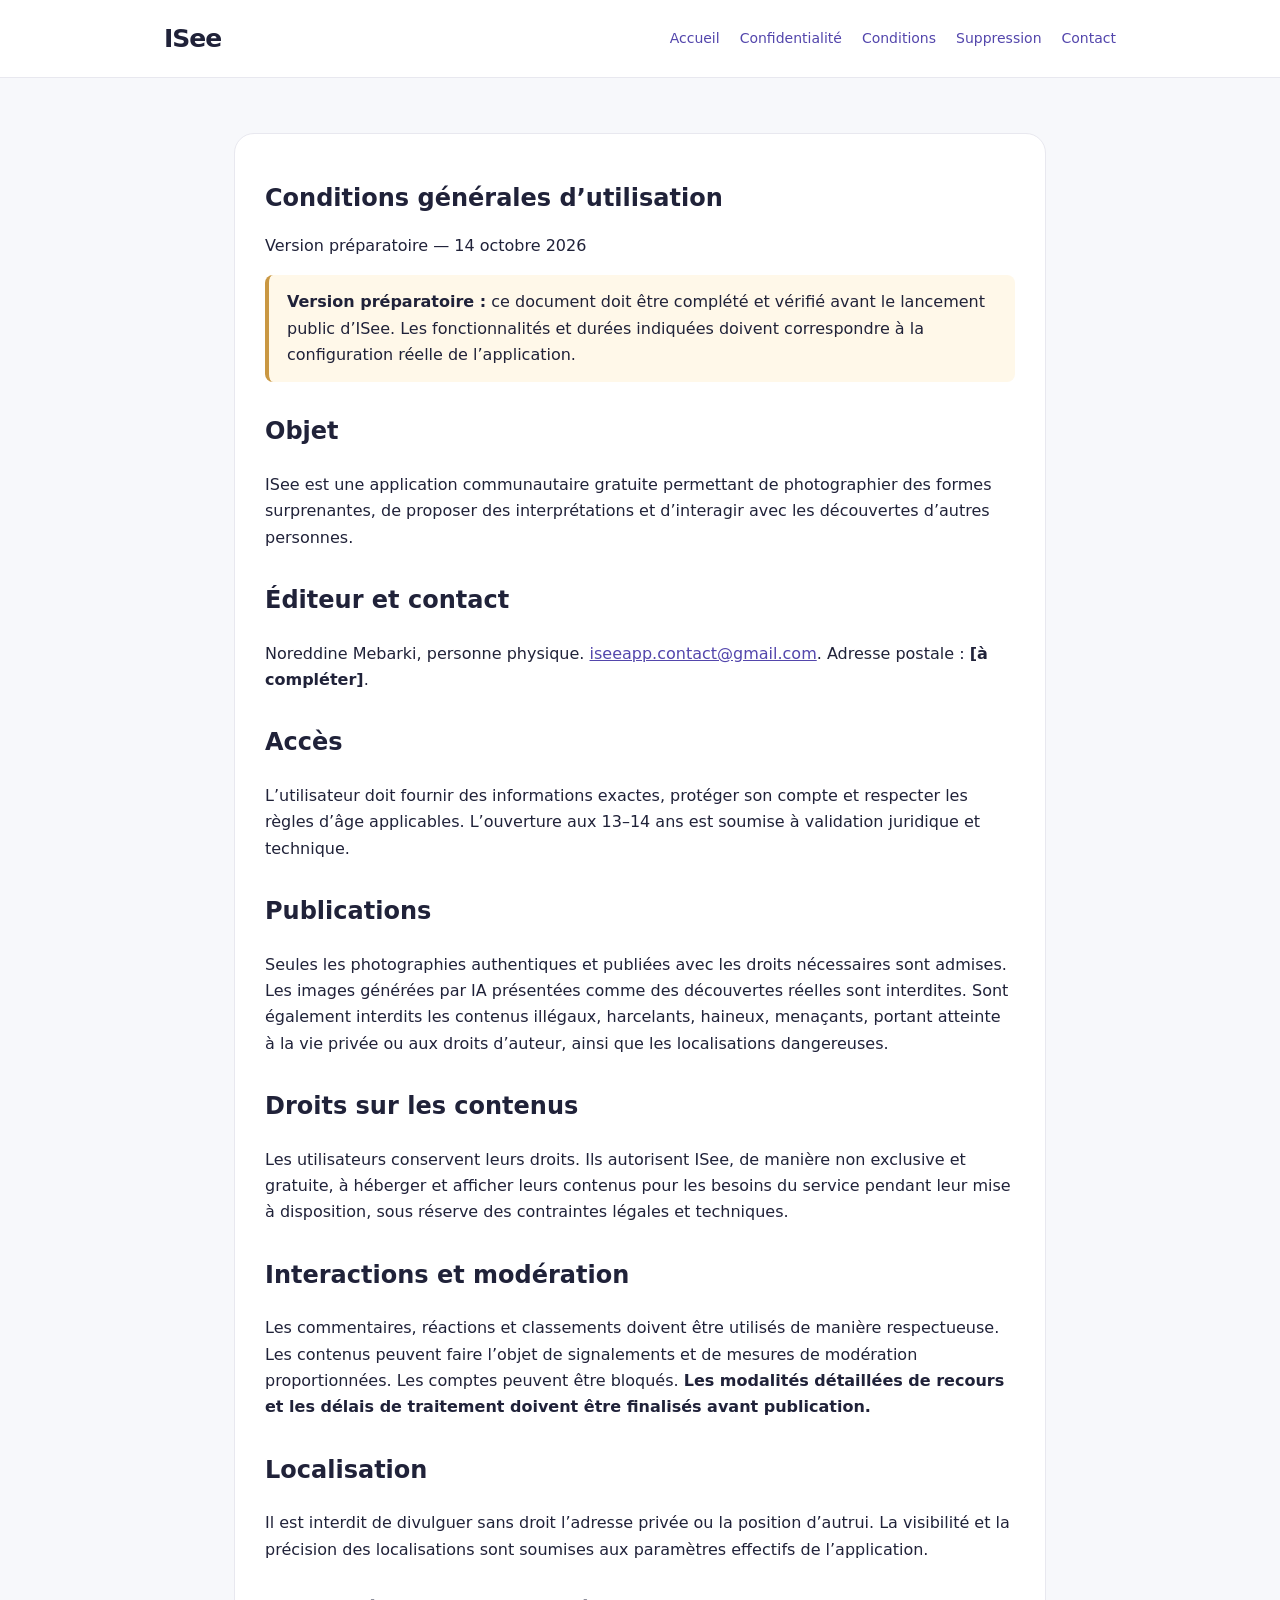
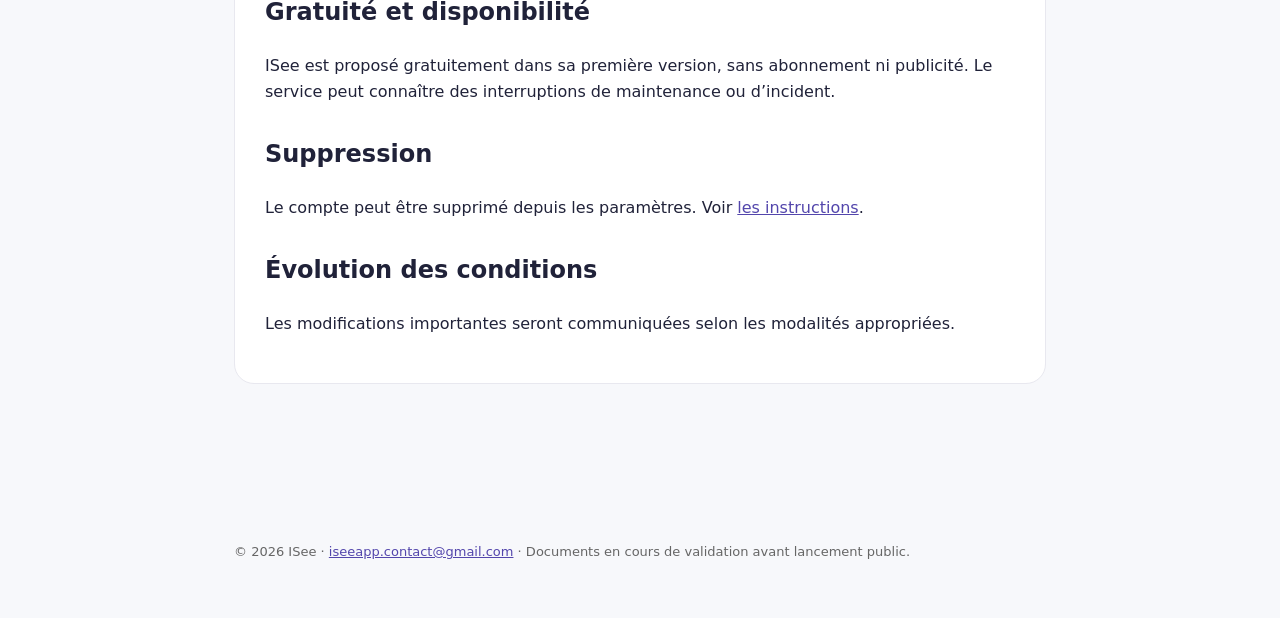
==== conditions.html @ 5f6ce477 "Add files via upload" ====
<!doctype html><html lang="fr"><head><meta charset="utf-8"><meta name="viewport" content="width=device-width,initial-scale=1"><meta name="description" content="ISee, découvre la paréidolie et partage ton regard sur le monde."><title>Conditions d’utilisation | ISee</title><link rel="stylesheet" href="style.css"></head><body><header><nav><strong>ISee</strong><a href="index.html">Accueil</a><a href="confidentialite.html">Confidentialité</a><a href="conditions.html">Conditions</a><a href="suppression.html">Suppression</a><a href="contact.html">Contact</a></nav></header><main><article class="panel"><h1>Conditions générales d’utilisation</h1><p>Version préparatoire — 14 octobre 2026</p><p class="notice"><strong>Version préparatoire :</strong> ce document doit être complété et vérifié avant le lancement public d’ISee. Les fonctionnalités et durées indiquées doivent correspondre à la configuration réelle de l’application.</p><h2>Objet</h2><p>ISee est une application communautaire gratuite permettant de photographier des formes surprenantes, de proposer des interprétations et d’interagir avec les découvertes d’autres personnes.</p><h2>Éditeur et contact</h2><p>Noreddine Mebarki, personne physique. <a href="mailto:iseeapp.contact@gmail.com">iseeapp.contact@gmail.com</a>. Adresse postale : <strong>[à compléter]</strong>.</p><h2>Accès</h2><p>L’utilisateur doit fournir des informations exactes, protéger son compte et respecter les règles d’âge applicables. L’ouverture aux 13–14 ans est soumise à validation juridique et technique.</p><h2>Publications</h2><p>Seules les photographies authentiques et publiées avec les droits nécessaires sont admises. Les images générées par IA présentées comme des découvertes réelles sont interdites. Sont également interdits les contenus illégaux, harcelants, haineux, menaçants, portant atteinte à la vie privée ou aux droits d’auteur, ainsi que les localisations dangereuses.</p><h2>Droits sur les contenus</h2><p>Les utilisateurs conservent leurs droits. Ils autorisent ISee, de manière non exclusive et gratuite, à héberger et afficher leurs contenus pour les besoins du service pendant leur mise à disposition, sous réserve des contraintes légales et techniques.</p><h2>Interactions et modération</h2><p>Les commentaires, réactions et classements doivent être utilisés de manière respectueuse. Les contenus peuvent faire l’objet de signalements et de mesures de modération proportionnées. Les comptes peuvent être bloqués. <strong>Les modalités détaillées de recours et les délais de traitement doivent être finalisés avant publication.</strong></p><h2>Localisation</h2><p>Il est interdit de divulguer sans droit l’adresse privée ou la position d’autrui. La visibilité et la précision des localisations sont soumises aux paramètres effectifs de l’application.</p><h2>Gratuité et disponibilité</h2><p>ISee est proposé gratuitement dans sa première version, sans abonnement ni publicité. Le service peut connaître des interruptions de maintenance ou d’incident.</p><h2>Suppression</h2><p>Le compte peut être supprimé depuis les paramètres. Voir <a href="suppression.html">les instructions</a>.</p><h2>Évolution des conditions</h2><p>Les modifications importantes seront communiquées selon les modalités appropriées.</p></article></main><footer>© 2026 ISee · <a href="mailto:iseeapp.contact@gmail.com">iseeapp.contact@gmail.com</a> · Documents en cours de validation avant lancement public.</footer></body></html>
---- style.css ----
*{box-sizing:border-box}body{margin:0;background:#f7f8fb;color:#202239;font-family:system-ui,-apple-system,Segoe UI,sans-serif;line-height:1.65}header{background:#fff;border-bottom:1px solid #e8e8ef}nav{max-width:1000px;margin:auto;padding:18px 24px;display:flex;gap:20px;align-items:center;flex-wrap:wrap}nav strong{font-size:25px;letter-spacing:-1px;margin-right:auto}a{color:#5346ac}nav a{font-size:14px;text-decoration:none}main{max-width:860px;margin:55px auto;padding:0 24px 60px}.hero{padding:55px 36px;border-radius:28px;background:linear-gradient(120deg,#282044,#6056a9);color:white}.hero h1{font-size:clamp(34px,6vw,58px);line-height:1.1}.hero p{max-width:550px;font-size:19px}.hero a{color:white}.panel{background:white;border:1px solid #e8e8ef;border-radius:20px;padding:30px;margin:20px 0}h1{line-height:1.2}h2{margin-top:30px}li{margin:7px 0}.notice{background:#fff8e9;border-left:4px solid #c99742;padding:14px 18px;border-radius:8px}footer{max-width:860px;margin:auto;padding:22px 24px 55px;color:#666;font-size:13px}@media(max-width:600px){nav{gap:10px}nav strong{width:100%}.panel{padding:20px}.hero{padding:36px 22px}}
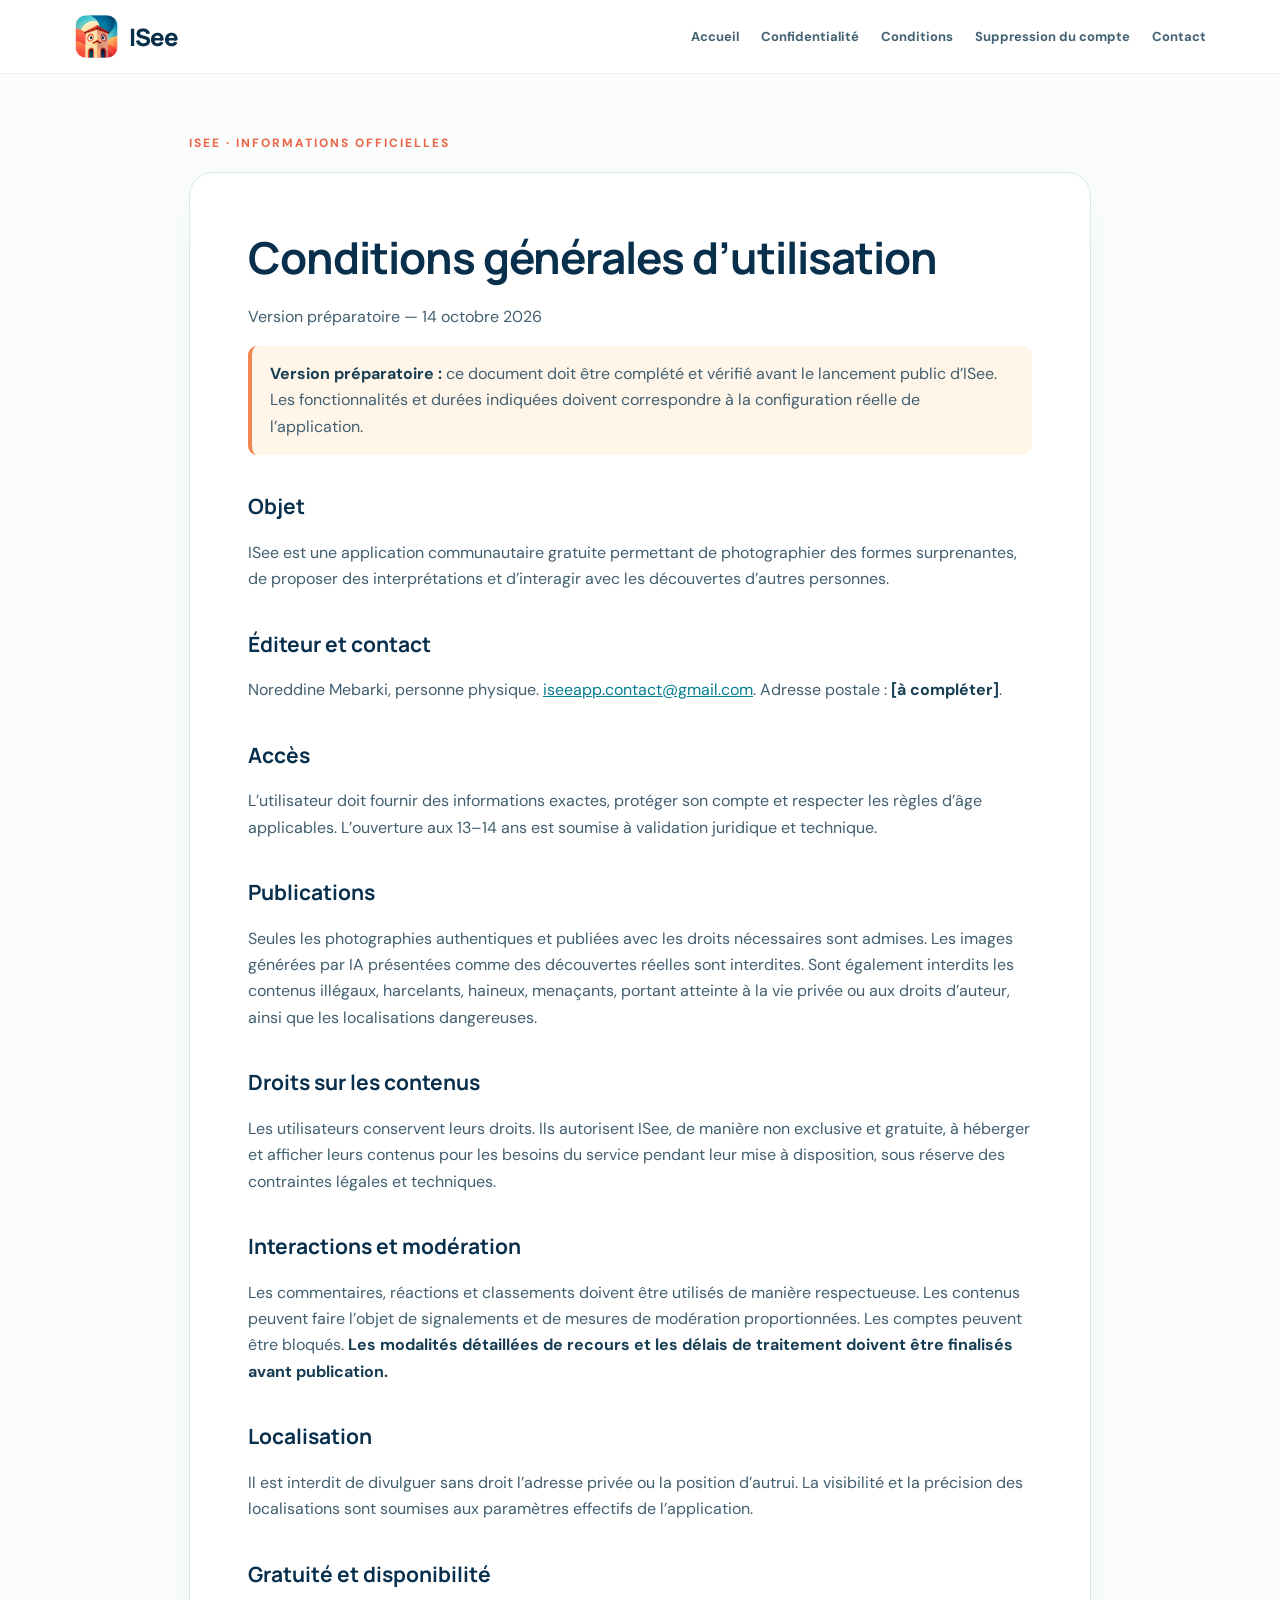
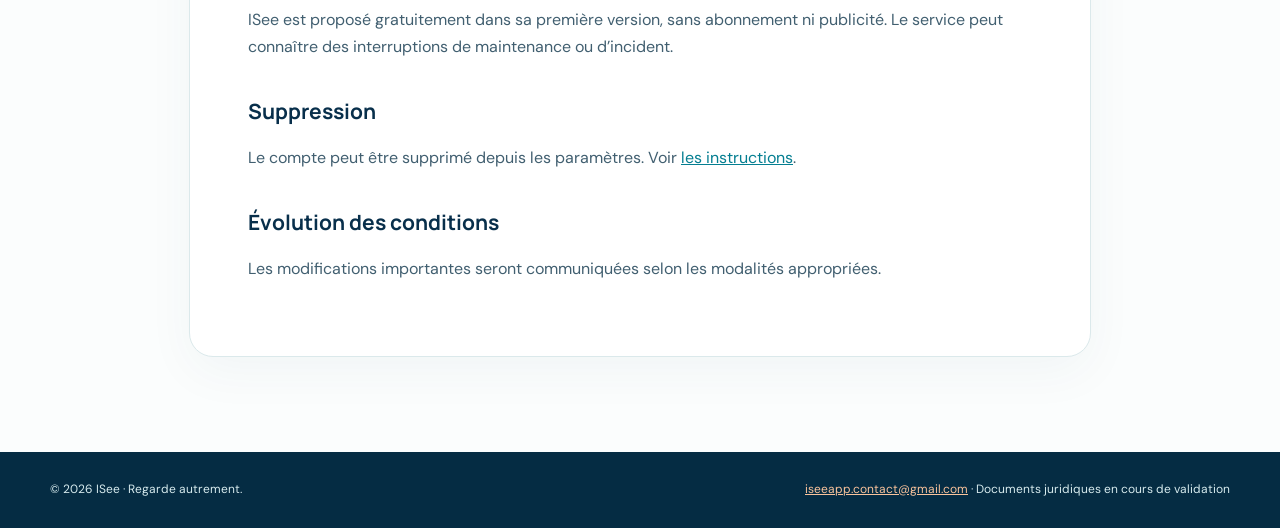
==== commit 4fa6b8b2: "Add files via upload" ====
--- a/conditions.html
+++ b/conditions.html
@@ -1 +1 @@
-<!doctype html><html lang="fr"><head><meta charset="utf-8"><meta name="viewport" content="width=device-width,initial-scale=1"><meta name="description" content="ISee, découvre la paréidolie et partage ton regard sur le monde."><title>Conditions d’utilisation | ISee</title><link rel="stylesheet" href="style.css"></head><body><header><nav><strong>ISee</strong><a href="index.html">Accueil</a><a href="confidentialite.html">Confidentialité</a><a href="conditions.html">Conditions</a><a href="suppression.html">Suppression</a><a href="contact.html">Contact</a></nav></header><main><article class="panel"><h1>Conditions générales d’utilisation</h1><p>Version préparatoire — 14 octobre 2026</p><p class="notice"><strong>Version préparatoire :</strong> ce document doit être complété et vérifié avant le lancement public d’ISee. Les fonctionnalités et durées indiquées doivent correspondre à la configuration réelle de l’application.</p><h2>Objet</h2><p>ISee est une application communautaire gratuite permettant de photographier des formes surprenantes, de proposer des interprétations et d’interagir avec les découvertes d’autres personnes.</p><h2>Éditeur et contact</h2><p>Noreddine Mebarki, personne physique. <a href="mailto:iseeapp.contact@gmail.com">iseeapp.contact@gmail.com</a>. Adresse postale : <strong>[à compléter]</strong>.</p><h2>Accès</h2><p>L’utilisateur doit fournir des informations exactes, protéger son compte et respecter les règles d’âge applicables. L’ouverture aux 13–14 ans est soumise à validation juridique et technique.</p><h2>Publications</h2><p>Seules les photographies authentiques et publiées avec les droits nécessaires sont admises. Les images générées par IA présentées comme des découvertes réelles sont interdites. Sont également interdits les contenus illégaux, harcelants, haineux, menaçants, portant atteinte à la vie privée ou aux droits d’auteur, ainsi que les localisations dangereuses.</p><h2>Droits sur les contenus</h2><p>Les utilisateurs conservent leurs droits. Ils autorisent ISee, de manière non exclusive et gratuite, à héberger et afficher leurs contenus pour les besoins du service pendant leur mise à disposition, sous réserve des contraintes légales et techniques.</p><h2>Interactions et modération</h2><p>Les commentaires, réactions et classements doivent être utilisés de manière respectueuse. Les contenus peuvent faire l’objet de signalements et de mesures de modération proportionnées. Les comptes peuvent être bloqués. <strong>Les modalités détaillées de recours et les délais de traitement doivent être finalisés avant publication.</strong></p><h2>Localisation</h2><p>Il est interdit de divulguer sans droit l’adresse privée ou la position d’autrui. La visibilité et la précision des localisations sont soumises aux paramètres effectifs de l’application.</p><h2>Gratuité et disponibilité</h2><p>ISee est proposé gratuitement dans sa première version, sans abonnement ni publicité. Le service peut connaître des interruptions de maintenance ou d’incident.</p><h2>Suppression</h2><p>Le compte peut être supprimé depuis les paramètres. Voir <a href="suppression.html">les instructions</a>.</p><h2>Évolution des conditions</h2><p>Les modifications importantes seront communiquées selon les modalités appropriées.</p></article></main><footer>© 2026 ISee · <a href="mailto:iseeapp.contact@gmail.com">iseeapp.contact@gmail.com</a> · Documents en cours de validation avant lancement public.</footer></body></html>+<!doctype html><html lang="fr"><head><meta charset="utf-8"><meta name="viewport" content="width=device-width,initial-scale=1"><meta name="description" content="ISee, découvre la paréidolie et partage ton regard sur le monde."><title>Conditions d’utilisation | ISee</title><link rel="stylesheet" href="style.css"><link rel="icon" href="logo-isee.png" type="image/png"></head><body><header class="site-header"><div class="nav-wrap"><a class="brand" href="index.html"><img src="logo-isee.png" alt="Logo ISee"><span>ISee</span></a><nav aria-label="Navigation principale"><a href="index.html">Accueil</a><a href="confidentialite.html">Confidentialité</a><a href="conditions.html">Conditions</a><a href="suppression.html">Suppression du compte</a><a href="contact.html">Contact</a></nav></div></header><main class="page-main"><div class="eyebrow">ISee · Informations officielles</div><article class="legal-card"><h1>Conditions générales d’utilisation</h1><p>Version préparatoire — 14 octobre 2026</p><p class="notice"><strong>Version préparatoire :</strong> ce document doit être complété et vérifié avant le lancement public d’ISee. Les fonctionnalités et durées indiquées doivent correspondre à la configuration réelle de l’application.</p><h2>Objet</h2><p>ISee est une application communautaire gratuite permettant de photographier des formes surprenantes, de proposer des interprétations et d’interagir avec les découvertes d’autres personnes.</p><h2>Éditeur et contact</h2><p>Noreddine Mebarki, personne physique. <a href="mailto:iseeapp.contact@gmail.com">iseeapp.contact@gmail.com</a>. Adresse postale : <strong>[à compléter]</strong>.</p><h2>Accès</h2><p>L’utilisateur doit fournir des informations exactes, protéger son compte et respecter les règles d’âge applicables. L’ouverture aux 13–14 ans est soumise à validation juridique et technique.</p><h2>Publications</h2><p>Seules les photographies authentiques et publiées avec les droits nécessaires sont admises. Les images générées par IA présentées comme des découvertes réelles sont interdites. Sont également interdits les contenus illégaux, harcelants, haineux, menaçants, portant atteinte à la vie privée ou aux droits d’auteur, ainsi que les localisations dangereuses.</p><h2>Droits sur les contenus</h2><p>Les utilisateurs conservent leurs droits. Ils autorisent ISee, de manière non exclusive et gratuite, à héberger et afficher leurs contenus pour les besoins du service pendant leur mise à disposition, sous réserve des contraintes légales et techniques.</p><h2>Interactions et modération</h2><p>Les commentaires, réactions et classements doivent être utilisés de manière respectueuse. Les contenus peuvent faire l’objet de signalements et de mesures de modération proportionnées. Les comptes peuvent être bloqués. <strong>Les modalités détaillées de recours et les délais de traitement doivent être finalisés avant publication.</strong></p><h2>Localisation</h2><p>Il est interdit de divulguer sans droit l’adresse privée ou la position d’autrui. La visibilité et la précision des localisations sont soumises aux paramètres effectifs de l’application.</p><h2>Gratuité et disponibilité</h2><p>ISee est proposé gratuitement dans sa première version, sans abonnement ni publicité. Le service peut connaître des interruptions de maintenance ou d’incident.</p><h2>Suppression</h2><p>Le compte peut être supprimé depuis les paramètres. Voir <a href="suppression.html">les instructions</a>.</p><h2>Évolution des conditions</h2><p>Les modifications importantes seront communiquées selon les modalités appropriées.</p></article></main><footer class="site-footer"><div class="footer-inner"><span>© 2026 ISee · Regarde autrement.</span><span><a href="mailto:iseeapp.contact@gmail.com">iseeapp.contact@gmail.com</a> · Documents juridiques en cours de validation</span></div></footer></body></html>
--- a/style.css
+++ b/style.css
@@ -1 +1,2 @@
-*{box-sizing:border-box}body{margin:0;background:#f7f8fb;color:#202239;font-family:system-ui,-apple-system,Segoe UI,sans-serif;line-height:1.65}header{background:#fff;border-bottom:1px solid #e8e8ef}nav{max-width:1000px;margin:auto;padding:18px 24px;display:flex;gap:20px;align-items:center;flex-wrap:wrap}nav strong{font-size:25px;letter-spacing:-1px;margin-right:auto}a{color:#5346ac}nav a{font-size:14px;text-decoration:none}main{max-width:860px;margin:55px auto;padding:0 24px 60px}.hero{padding:55px 36px;border-radius:28px;background:linear-gradient(120deg,#282044,#6056a9);color:white}.hero h1{font-size:clamp(34px,6vw,58px);line-height:1.1}.hero p{max-width:550px;font-size:19px}.hero a{color:white}.panel{background:white;border:1px solid #e8e8ef;border-radius:20px;padding:30px;margin:20px 0}h1{line-height:1.2}h2{margin-top:30px}li{margin:7px 0}.notice{background:#fff8e9;border-left:4px solid #c99742;padding:14px 18px;border-radius:8px}footer{max-width:860px;margin:auto;padding:22px 24px 55px;color:#666;font-size:13px}@media(max-width:600px){nav{gap:10px}nav strong{width:100%}.panel{padding:20px}.hero{padding:36px 22px}}+@import url('https://fonts.googleapis.com/css2?family=DM+Sans:wght@400;500;600;700;800&family=Manrope:wght@400;500;600;700;800&display=swap');
+:root{--navy:#082f4b;--deep:#05283e;--cyan:#36c4ca;--orange:#ff7951;--coral:#fa4f45;--cream:#fff4d9;--ink:#12354a;--muted:#577184;--line:#dbe9eb}*{box-sizing:border-box}html{scroll-behavior:smooth}body{margin:0;color:var(--ink);background:#fbfdfd;font-family:'DM Sans',system-ui,-apple-system,Segoe UI,sans-serif;line-height:1.65}a{color:inherit}a:focus-visible{outline:3px solid var(--orange);outline-offset:4px}.site-header{background:#fff;position:relative;z-index:5;border-bottom:1px solid #e9f0f0}.nav-wrap{max-width:1180px;margin:auto;display:flex;justify-content:space-between;align-items:center;gap:24px;padding:14px 24px}.brand{text-decoration:none;display:flex;align-items:center;gap:10px;color:var(--navy);font-family:Manrope,sans-serif;font-weight:800;font-size:24px;letter-spacing:-1px}.brand img{width:45px;height:45px;object-fit:cover;border-radius:12px}.site-header nav{display:flex;align-items:center;gap:22px;flex-wrap:wrap}.site-header nav a{text-decoration:none;font-size:13px;font-weight:700;color:#426274}.site-header nav a:hover{color:#ef6b49}.hero{background:radial-gradient(circle at 75% 28%,#146f88 0,transparent 43%),linear-gradient(125deg,#052c48 0%,#084e69 100%);color:#fff;min-height:590px;display:grid;grid-template-columns:1.1fr .9fr;align-items:center;gap:30px;padding:85px max(28px,calc((100vw - 1132px)/2));overflow:hidden}.hero-content{max-width:640px;position:relative;z-index:2}.pill{display:inline-flex;align-items:center;gap:9px;border:1px solid #5d9cae;background:#ffffff10;border-radius:40px;padding:8px 15px;font-size:12px;font-weight:700;letter-spacing:.4px}.dot{width:8px;height:8px;border-radius:50%;background:#5ee3d2}.hero h1{font-family:Manrope,sans-serif;font-weight:800;font-size:clamp(42px,5.4vw,74px);line-height:1.12;letter-spacing:-3px;margin:25px 0}.hero h1 em{font-style:normal;color:#ffc8a0}.hero p{max-width:560px;font-size:17px;color:#d2e9ec;line-height:1.8}.cta{display:inline-flex;align-items:center;gap:28px;background:linear-gradient(100deg,#ffb56c,#ff7551);color:#172d3d;text-decoration:none;font-weight:800;border-radius:50px;padding:15px 24px;margin-top:22px;box-shadow:0 12px 35px #021f2b50}.hero-art{position:relative;display:flex;justify-content:center;align-items:center;min-width:0}.hero-art img{width:min(100%,390px);border-radius:25%;box-shadow:0 36px 90px #021e32a0;position:relative;transform:rotate(5deg)}.glow{position:absolute;width:450px;height:450px;max-width:100%;border-radius:50%;background:#52d1c855;filter:blur(65px)}.concept,.links-section{max-width:1180px;margin:auto;padding:94px 24px}.section-label,.eyebrow{color:#eb6749;font-size:12px;letter-spacing:2px;text-transform:uppercase;font-weight:800}.concept h2,.info h2,.links-section h2{font-family:Manrope,sans-serif;font-weight:800;font-size:clamp(30px,4vw,49px);line-height:1.2;letter-spacing:-1.6px;margin:16px 0 35px}.concept h2 span{color:#1598a9}.features{display:grid;grid-template-columns:repeat(3,1fr);gap:20px}.feature{border:1px solid var(--line);border-radius:22px;padding:28px;background:white;box-shadow:0 9px 30px #0b56730a}.feature-num{font-family:Manrope,sans-serif;font-size:15px;color:#ec714c;font-weight:800}.feature h3{font-size:23px;font-family:Manrope,sans-serif;margin:16px 0 8px}.feature p,.links-section p,.info p{color:var(--muted);margin:0}.info{background:#e8f9f7;display:grid;grid-template-columns:1.4fr .6fr;align-items:center;gap:50px;padding:75px max(24px,calc((100vw - 1132px)/2))}.info h2{margin-bottom:20px}.info-card{display:flex;align-items:center;gap:20px;background:white;border-radius:23px;padding:24px;box-shadow:0 15px 45px #086b6c18}.info-card img{width:95px;height:95px;border-radius:24px}.info-card strong{display:block;font-size:28px;font-family:Manrope,sans-serif}.info-card small{color:var(--muted)}.links-section{padding-top:85px}.link-grid{display:grid;grid-template-columns:repeat(2,1fr);gap:13px;margin-top:35px}.link-grid a{display:flex;justify-content:space-between;align-items:center;text-decoration:none;font-weight:700;border:1px solid var(--line);border-radius:14px;padding:18px 22px;background:white}.link-grid a:hover{border-color:#26abb5;background:#f2fdfd}.link-grid span{color:#eb6749}.site-footer{background:#052c43;color:#d7ebee;padding:28px 24px;font-size:12px}.footer-inner{max-width:1180px;margin:auto;display:flex;gap:20px;justify-content:space-between;flex-wrap:wrap}.site-footer a{color:#f9c39c}.page-main{max-width:950px;margin:0 auto;padding:60px 24px 95px}.page-main .eyebrow{margin-bottom:18px}.legal-card{background:white;border:1px solid var(--line);border-radius:24px;padding:clamp(24px,5vw,58px);box-shadow:0 15px 50px #0a43530b}.legal-card h1{font-family:Manrope,sans-serif;font-size:clamp(30px,4vw,44px);line-height:1.2;letter-spacing:-1px;color:var(--navy);margin:0 0 20px}.legal-card h2{font-family:Manrope,sans-serif;color:var(--navy);font-size:21px;margin:34px 0 8px}.legal-card p,.legal-card li{color:#415f70}.legal-card a{color:#047e91;overflow-wrap:anywhere}.notice{background:#fff5e9;border-left:4px solid #f1874d;padding:15px 18px;border-radius:9px}.legal-card strong{color:#173d52}@media(max-width:850px){.nav-wrap{align-items:flex-start;flex-direction:column}.site-header nav{gap:12px 17px}.hero{grid-template-columns:1fr;padding:65px 24px 80px;gap:50px}.hero-art img{max-width:270px}.features{grid-template-columns:1fr}.info{grid-template-columns:1fr;padding:60px 24px}.link-grid{grid-template-columns:1fr}}@media(max-width:480px){.site-header nav a{font-size:12px}.hero h1{letter-spacing:-2px}.hero p{font-size:15px}.concept,.links-section{padding:65px 22px}.legal-card{border-radius:16px}.info-card img{width:75px;height:75px}}
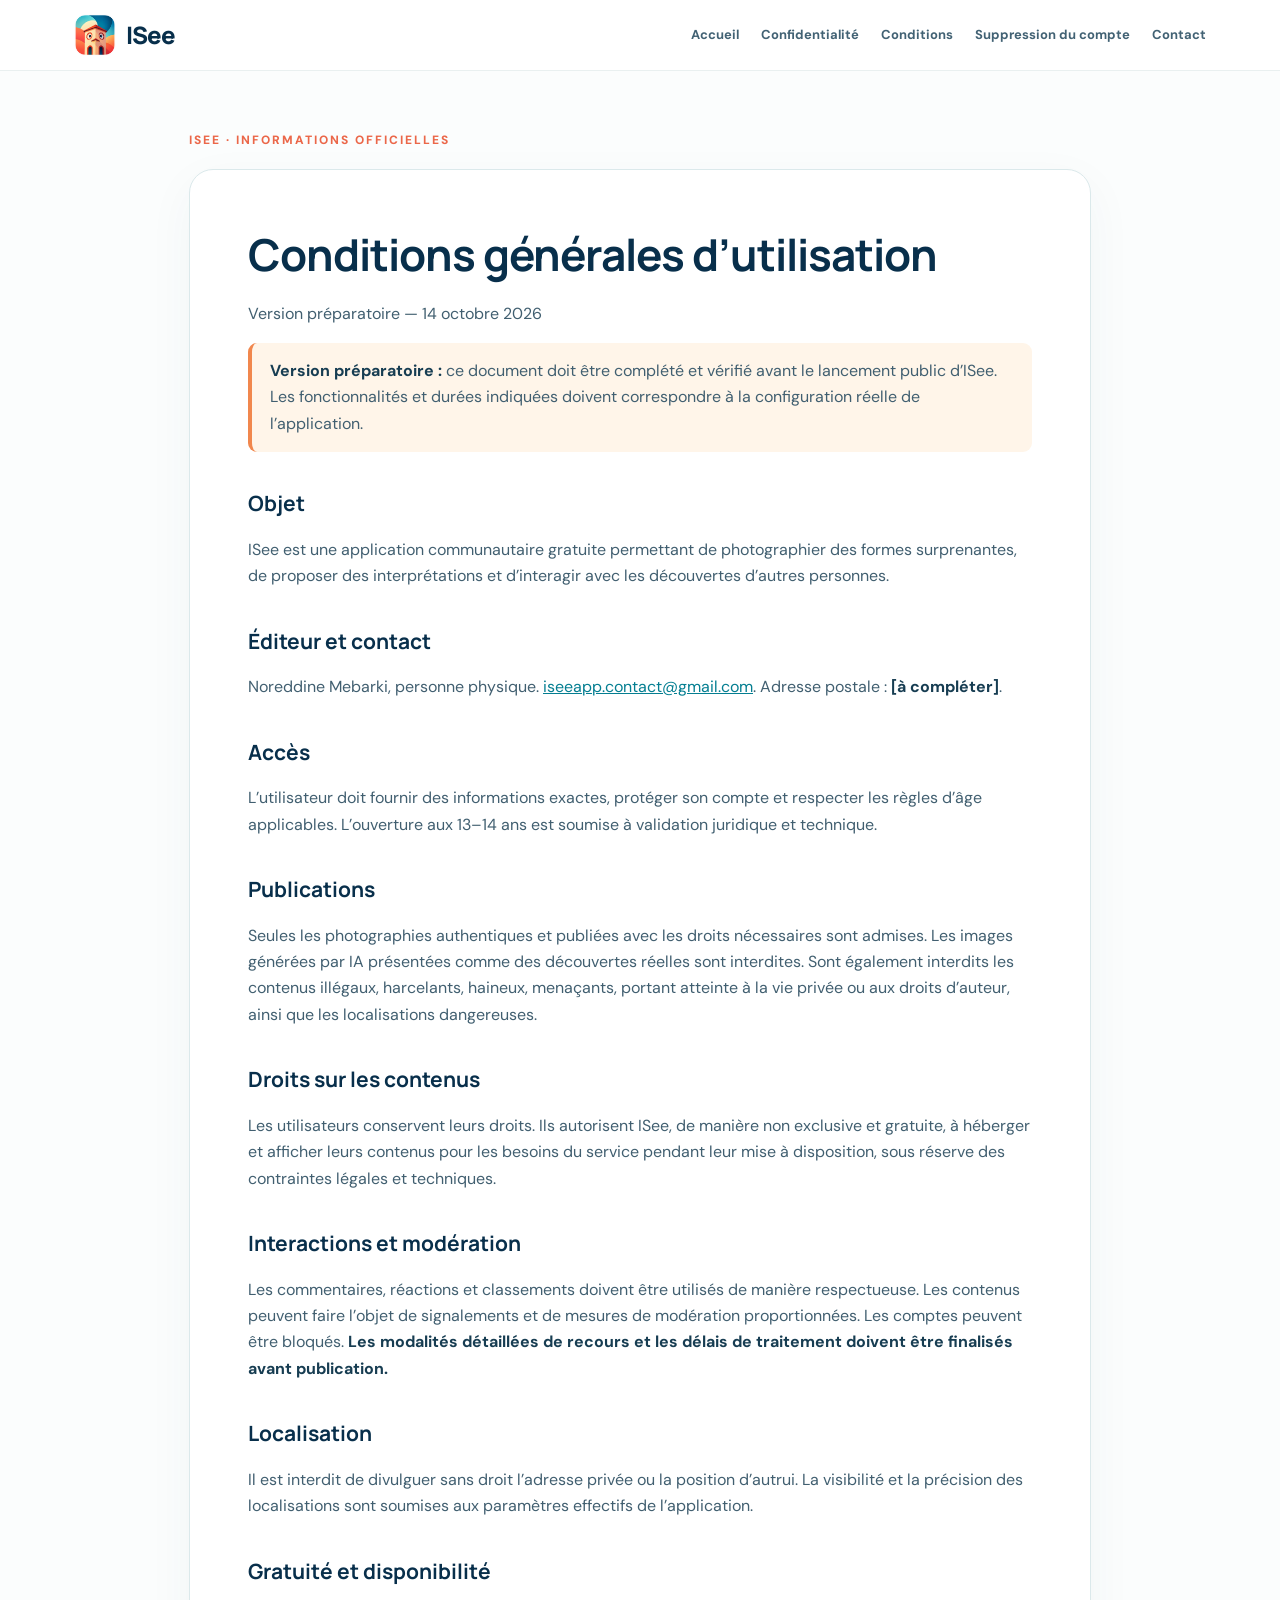
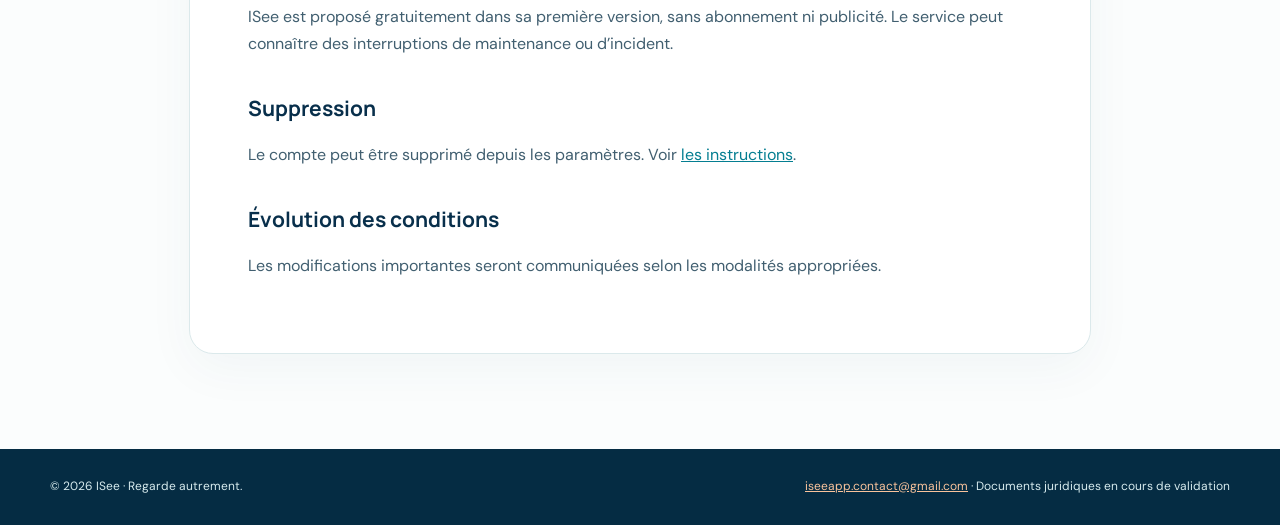
==== commit fcdaaa36: "Add files via upload" ====
--- a/conditions.html
+++ b/conditions.html
@@ -1 +1 @@
-<!doctype html><html lang="fr"><head><meta charset="utf-8"><meta name="viewport" content="width=device-width,initial-scale=1"><meta name="description" content="ISee, découvre la paréidolie et partage ton regard sur le monde."><title>Conditions d’utilisation | ISee</title><link rel="stylesheet" href="style.css"><link rel="icon" href="logo-isee.png" type="image/png"></head><body><header class="site-header"><div class="nav-wrap"><a class="brand" href="index.html"><img src="logo-isee.png" alt="Logo ISee"><span>ISee</span></a><nav aria-label="Navigation principale"><a href="index.html">Accueil</a><a href="confidentialite.html">Confidentialité</a><a href="conditions.html">Conditions</a><a href="suppression.html">Suppression du compte</a><a href="contact.html">Contact</a></nav></div></header><main class="page-main"><div class="eyebrow">ISee · Informations officielles</div><article class="legal-card"><h1>Conditions générales d’utilisation</h1><p>Version préparatoire — 14 octobre 2026</p><p class="notice"><strong>Version préparatoire :</strong> ce document doit être complété et vérifié avant le lancement public d’ISee. Les fonctionnalités et durées indiquées doivent correspondre à la configuration réelle de l’application.</p><h2>Objet</h2><p>ISee est une application communautaire gratuite permettant de photographier des formes surprenantes, de proposer des interprétations et d’interagir avec les découvertes d’autres personnes.</p><h2>Éditeur et contact</h2><p>Noreddine Mebarki, personne physique. <a href="mailto:iseeapp.contact@gmail.com">iseeapp.contact@gmail.com</a>. Adresse postale : <strong>[à compléter]</strong>.</p><h2>Accès</h2><p>L’utilisateur doit fournir des informations exactes, protéger son compte et respecter les règles d’âge applicables. L’ouverture aux 13–14 ans est soumise à validation juridique et technique.</p><h2>Publications</h2><p>Seules les photographies authentiques et publiées avec les droits nécessaires sont admises. Les images générées par IA présentées comme des découvertes réelles sont interdites. Sont également interdits les contenus illégaux, harcelants, haineux, menaçants, portant atteinte à la vie privée ou aux droits d’auteur, ainsi que les localisations dangereuses.</p><h2>Droits sur les contenus</h2><p>Les utilisateurs conservent leurs droits. Ils autorisent ISee, de manière non exclusive et gratuite, à héberger et afficher leurs contenus pour les besoins du service pendant leur mise à disposition, sous réserve des contraintes légales et techniques.</p><h2>Interactions et modération</h2><p>Les commentaires, réactions et classements doivent être utilisés de manière respectueuse. Les contenus peuvent faire l’objet de signalements et de mesures de modération proportionnées. Les comptes peuvent être bloqués. <strong>Les modalités détaillées de recours et les délais de traitement doivent être finalisés avant publication.</strong></p><h2>Localisation</h2><p>Il est interdit de divulguer sans droit l’adresse privée ou la position d’autrui. La visibilité et la précision des localisations sont soumises aux paramètres effectifs de l’application.</p><h2>Gratuité et disponibilité</h2><p>ISee est proposé gratuitement dans sa première version, sans abonnement ni publicité. Le service peut connaître des interruptions de maintenance ou d’incident.</p><h2>Suppression</h2><p>Le compte peut être supprimé depuis les paramètres. Voir <a href="suppression.html">les instructions</a>.</p><h2>Évolution des conditions</h2><p>Les modifications importantes seront communiquées selon les modalités appropriées.</p></article></main><footer class="site-footer"><div class="footer-inner"><span>© 2026 ISee · Regarde autrement.</span><span><a href="mailto:iseeapp.contact@gmail.com">iseeapp.contact@gmail.com</a> · Documents juridiques en cours de validation</span></div></footer></body></html>+<!doctype html><html lang="fr"><head><meta charset="utf-8"><meta name="viewport" content="width=device-width,initial-scale=1"><meta name="description" content="ISee, découvre la paréidolie et partage ton regard sur le monde."><title>Conditions d’utilisation | ISee</title><link rel="stylesheet" href="style.css?v=3"><link rel="icon" href="logo-isee.png" type="image/png"></head><body><header class="site-header"><div class="nav-wrap"><a class="brand" href="index.html"><img src="logo-isee.png" alt="Logo ISee" width="42" height="42" style="width:42px;height:42px;max-width:42px;object-fit:cover;"><span>ISee</span></a><nav aria-label="Navigation principale"><a href="index.html">Accueil</a><a href="confidentialite.html">Confidentialité</a><a href="conditions.html">Conditions</a><a href="suppression.html">Suppression du compte</a><a href="contact.html">Contact</a></nav></div></header><main class="page-main"><div class="eyebrow">ISee · Informations officielles</div><article class="legal-card"><h1>Conditions générales d’utilisation</h1><p>Version préparatoire — 14 octobre 2026</p><p class="notice"><strong>Version préparatoire :</strong> ce document doit être complété et vérifié avant le lancement public d’ISee. Les fonctionnalités et durées indiquées doivent correspondre à la configuration réelle de l’application.</p><h2>Objet</h2><p>ISee est une application communautaire gratuite permettant de photographier des formes surprenantes, de proposer des interprétations et d’interagir avec les découvertes d’autres personnes.</p><h2>Éditeur et contact</h2><p>Noreddine Mebarki, personne physique. <a href="mailto:iseeapp.contact@gmail.com">iseeapp.contact@gmail.com</a>. Adresse postale : <strong>[à compléter]</strong>.</p><h2>Accès</h2><p>L’utilisateur doit fournir des informations exactes, protéger son compte et respecter les règles d’âge applicables. L’ouverture aux 13–14 ans est soumise à validation juridique et technique.</p><h2>Publications</h2><p>Seules les photographies authentiques et publiées avec les droits nécessaires sont admises. Les images générées par IA présentées comme des découvertes réelles sont interdites. Sont également interdits les contenus illégaux, harcelants, haineux, menaçants, portant atteinte à la vie privée ou aux droits d’auteur, ainsi que les localisations dangereuses.</p><h2>Droits sur les contenus</h2><p>Les utilisateurs conservent leurs droits. Ils autorisent ISee, de manière non exclusive et gratuite, à héberger et afficher leurs contenus pour les besoins du service pendant leur mise à disposition, sous réserve des contraintes légales et techniques.</p><h2>Interactions et modération</h2><p>Les commentaires, réactions et classements doivent être utilisés de manière respectueuse. Les contenus peuvent faire l’objet de signalements et de mesures de modération proportionnées. Les comptes peuvent être bloqués. <strong>Les modalités détaillées de recours et les délais de traitement doivent être finalisés avant publication.</strong></p><h2>Localisation</h2><p>Il est interdit de divulguer sans droit l’adresse privée ou la position d’autrui. La visibilité et la précision des localisations sont soumises aux paramètres effectifs de l’application.</p><h2>Gratuité et disponibilité</h2><p>ISee est proposé gratuitement dans sa première version, sans abonnement ni publicité. Le service peut connaître des interruptions de maintenance ou d’incident.</p><h2>Suppression</h2><p>Le compte peut être supprimé depuis les paramètres. Voir <a href="suppression.html">les instructions</a>.</p><h2>Évolution des conditions</h2><p>Les modifications importantes seront communiquées selon les modalités appropriées.</p></article></main><footer class="site-footer"><div class="footer-inner"><span>© 2026 ISee · Regarde autrement.</span><span><a href="mailto:iseeapp.contact@gmail.com">iseeapp.contact@gmail.com</a> · Documents juridiques en cours de validation</span></div></footer></body></html>
--- a/style.css
+++ b/style.css
@@ -1,2 +1,4 @@
 @import url('https://fonts.googleapis.com/css2?family=DM+Sans:wght@400;500;600;700;800&family=Manrope:wght@400;500;600;700;800&display=swap');
-:root{--navy:#082f4b;--deep:#05283e;--cyan:#36c4ca;--orange:#ff7951;--coral:#fa4f45;--cream:#fff4d9;--ink:#12354a;--muted:#577184;--line:#dbe9eb}*{box-sizing:border-box}html{scroll-behavior:smooth}body{margin:0;color:var(--ink);background:#fbfdfd;font-family:'DM Sans',system-ui,-apple-system,Segoe UI,sans-serif;line-height:1.65}a{color:inherit}a:focus-visible{outline:3px solid var(--orange);outline-offset:4px}.site-header{background:#fff;position:relative;z-index:5;border-bottom:1px solid #e9f0f0}.nav-wrap{max-width:1180px;margin:auto;display:flex;justify-content:space-between;align-items:center;gap:24px;padding:14px 24px}.brand{text-decoration:none;display:flex;align-items:center;gap:10px;color:var(--navy);font-family:Manrope,sans-serif;font-weight:800;font-size:24px;letter-spacing:-1px}.brand img{width:45px;height:45px;object-fit:cover;border-radius:12px}.site-header nav{display:flex;align-items:center;gap:22px;flex-wrap:wrap}.site-header nav a{text-decoration:none;font-size:13px;font-weight:700;color:#426274}.site-header nav a:hover{color:#ef6b49}.hero{background:radial-gradient(circle at 75% 28%,#146f88 0,transparent 43%),linear-gradient(125deg,#052c48 0%,#084e69 100%);color:#fff;min-height:590px;display:grid;grid-template-columns:1.1fr .9fr;align-items:center;gap:30px;padding:85px max(28px,calc((100vw - 1132px)/2));overflow:hidden}.hero-content{max-width:640px;position:relative;z-index:2}.pill{display:inline-flex;align-items:center;gap:9px;border:1px solid #5d9cae;background:#ffffff10;border-radius:40px;padding:8px 15px;font-size:12px;font-weight:700;letter-spacing:.4px}.dot{width:8px;height:8px;border-radius:50%;background:#5ee3d2}.hero h1{font-family:Manrope,sans-serif;font-weight:800;font-size:clamp(42px,5.4vw,74px);line-height:1.12;letter-spacing:-3px;margin:25px 0}.hero h1 em{font-style:normal;color:#ffc8a0}.hero p{max-width:560px;font-size:17px;color:#d2e9ec;line-height:1.8}.cta{display:inline-flex;align-items:center;gap:28px;background:linear-gradient(100deg,#ffb56c,#ff7551);color:#172d3d;text-decoration:none;font-weight:800;border-radius:50px;padding:15px 24px;margin-top:22px;box-shadow:0 12px 35px #021f2b50}.hero-art{position:relative;display:flex;justify-content:center;align-items:center;min-width:0}.hero-art img{width:min(100%,390px);border-radius:25%;box-shadow:0 36px 90px #021e32a0;position:relative;transform:rotate(5deg)}.glow{position:absolute;width:450px;height:450px;max-width:100%;border-radius:50%;background:#52d1c855;filter:blur(65px)}.concept,.links-section{max-width:1180px;margin:auto;padding:94px 24px}.section-label,.eyebrow{color:#eb6749;font-size:12px;letter-spacing:2px;text-transform:uppercase;font-weight:800}.concept h2,.info h2,.links-section h2{font-family:Manrope,sans-serif;font-weight:800;font-size:clamp(30px,4vw,49px);line-height:1.2;letter-spacing:-1.6px;margin:16px 0 35px}.concept h2 span{color:#1598a9}.features{display:grid;grid-template-columns:repeat(3,1fr);gap:20px}.feature{border:1px solid var(--line);border-radius:22px;padding:28px;background:white;box-shadow:0 9px 30px #0b56730a}.feature-num{font-family:Manrope,sans-serif;font-size:15px;color:#ec714c;font-weight:800}.feature h3{font-size:23px;font-family:Manrope,sans-serif;margin:16px 0 8px}.feature p,.links-section p,.info p{color:var(--muted);margin:0}.info{background:#e8f9f7;display:grid;grid-template-columns:1.4fr .6fr;align-items:center;gap:50px;padding:75px max(24px,calc((100vw - 1132px)/2))}.info h2{margin-bottom:20px}.info-card{display:flex;align-items:center;gap:20px;background:white;border-radius:23px;padding:24px;box-shadow:0 15px 45px #086b6c18}.info-card img{width:95px;height:95px;border-radius:24px}.info-card strong{display:block;font-size:28px;font-family:Manrope,sans-serif}.info-card small{color:var(--muted)}.links-section{padding-top:85px}.link-grid{display:grid;grid-template-columns:repeat(2,1fr);gap:13px;margin-top:35px}.link-grid a{display:flex;justify-content:space-between;align-items:center;text-decoration:none;font-weight:700;border:1px solid var(--line);border-radius:14px;padding:18px 22px;background:white}.link-grid a:hover{border-color:#26abb5;background:#f2fdfd}.link-grid span{color:#eb6749}.site-footer{background:#052c43;color:#d7ebee;padding:28px 24px;font-size:12px}.footer-inner{max-width:1180px;margin:auto;display:flex;gap:20px;justify-content:space-between;flex-wrap:wrap}.site-footer a{color:#f9c39c}.page-main{max-width:950px;margin:0 auto;padding:60px 24px 95px}.page-main .eyebrow{margin-bottom:18px}.legal-card{background:white;border:1px solid var(--line);border-radius:24px;padding:clamp(24px,5vw,58px);box-shadow:0 15px 50px #0a43530b}.legal-card h1{font-family:Manrope,sans-serif;font-size:clamp(30px,4vw,44px);line-height:1.2;letter-spacing:-1px;color:var(--navy);margin:0 0 20px}.legal-card h2{font-family:Manrope,sans-serif;color:var(--navy);font-size:21px;margin:34px 0 8px}.legal-card p,.legal-card li{color:#415f70}.legal-card a{color:#047e91;overflow-wrap:anywhere}.notice{background:#fff5e9;border-left:4px solid #f1874d;padding:15px 18px;border-radius:9px}.legal-card strong{color:#173d52}@media(max-width:850px){.nav-wrap{align-items:flex-start;flex-direction:column}.site-header nav{gap:12px 17px}.hero{grid-template-columns:1fr;padding:65px 24px 80px;gap:50px}.hero-art img{max-width:270px}.features{grid-template-columns:1fr}.info{grid-template-columns:1fr;padding:60px 24px}.link-grid{grid-template-columns:1fr}}@media(max-width:480px){.site-header nav a{font-size:12px}.hero h1{letter-spacing:-2px}.hero p{font-size:15px}.concept,.links-section{padding:65px 22px}.legal-card{border-radius:16px}.info-card img{width:75px;height:75px}}+:root{--navy:#082f4b;--deep:#05283e;--cyan:#36c4ca;--orange:#ff7951;--coral:#fa4f45;--cream:#fff4d9;--ink:#12354a;--muted:#577184;--line:#dbe9eb}*{box-sizing:border-box}html{scroll-behavior:smooth}body{margin:0;color:var(--ink);background:#fbfdfd;font-family:'DM Sans',system-ui,-apple-system,Segoe UI,sans-serif;line-height:1.65}a{color:inherit}a:focus-visible{outline:3px solid var(--orange);outline-offset:4px}.site-header{background:#fff;position:relative;z-index:5;border-bottom:1px solid #e9f0f0}.nav-wrap{max-width:1180px;margin:auto;display:flex;justify-content:space-between;align-items:center;gap:24px;padding:14px 24px}.brand{text-decoration:none;display:flex;align-items:center;gap:10px;color:var(--navy);font-family:Manrope,sans-serif;font-weight:800;font-size:24px;letter-spacing:-1px}.brand img{width:45px;height:45px;object-fit:cover;border-radius:12px}.site-header nav{display:flex;align-items:center;gap:22px;flex-wrap:wrap}.site-header nav a{text-decoration:none;font-size:13px;font-weight:700;color:#426274}.site-header nav a:hover{color:#ef6b49}.hero{background:radial-gradient(circle at 75% 28%,#146f88 0,transparent 43%),linear-gradient(125deg,#052c48 0%,#084e69 100%);color:#fff;min-height:590px;display:grid;grid-template-columns:1.1fr .9fr;align-items:center;gap:30px;padding:85px max(28px,calc((100vw - 1132px)/2));overflow:hidden}.hero-content{max-width:640px;position:relative;z-index:2}.pill{display:inline-flex;align-items:center;gap:9px;border:1px solid #5d9cae;background:#ffffff10;border-radius:40px;padding:8px 15px;font-size:12px;font-weight:700;letter-spacing:.4px}.dot{width:8px;height:8px;border-radius:50%;background:#5ee3d2}.hero h1{font-family:Manrope,sans-serif;font-weight:800;font-size:clamp(42px,5.4vw,74px);line-height:1.12;letter-spacing:-3px;margin:25px 0}.hero h1 em{font-style:normal;color:#ffc8a0}.hero p{max-width:560px;font-size:17px;color:#d2e9ec;line-height:1.8}.cta{display:inline-flex;align-items:center;gap:28px;background:linear-gradient(100deg,#ffb56c,#ff7551);color:#172d3d;text-decoration:none;font-weight:800;border-radius:50px;padding:15px 24px;margin-top:22px;box-shadow:0 12px 35px #021f2b50}.hero-art{position:relative;display:flex;justify-content:center;align-items:center;min-width:0}.hero-art img{width:min(100%,390px);border-radius:25%;box-shadow:0 36px 90px #021e32a0;position:relative;transform:rotate(5deg)}.glow{position:absolute;width:450px;height:450px;max-width:100%;border-radius:50%;background:#52d1c855;filter:blur(65px)}.concept,.links-section{max-width:1180px;margin:auto;padding:94px 24px}.section-label,.eyebrow{color:#eb6749;font-size:12px;letter-spacing:2px;text-transform:uppercase;font-weight:800}.concept h2,.info h2,.links-section h2{font-family:Manrope,sans-serif;font-weight:800;font-size:clamp(30px,4vw,49px);line-height:1.2;letter-spacing:-1.6px;margin:16px 0 35px}.concept h2 span{color:#1598a9}.features{display:grid;grid-template-columns:repeat(3,1fr);gap:20px}.feature{border:1px solid var(--line);border-radius:22px;padding:28px;background:white;box-shadow:0 9px 30px #0b56730a}.feature-num{font-family:Manrope,sans-serif;font-size:15px;color:#ec714c;font-weight:800}.feature h3{font-size:23px;font-family:Manrope,sans-serif;margin:16px 0 8px}.feature p,.links-section p,.info p{color:var(--muted);margin:0}.info{background:#e8f9f7;display:grid;grid-template-columns:1.4fr .6fr;align-items:center;gap:50px;padding:75px max(24px,calc((100vw - 1132px)/2))}.info h2{margin-bottom:20px}.info-card{display:flex;align-items:center;gap:20px;background:white;border-radius:23px;padding:24px;box-shadow:0 15px 45px #086b6c18}.info-card img{width:95px;height:95px;border-radius:24px}.info-card strong{display:block;font-size:28px;font-family:Manrope,sans-serif}.info-card small{color:var(--muted)}.links-section{padding-top:85px}.link-grid{display:grid;grid-template-columns:repeat(2,1fr);gap:13px;margin-top:35px}.link-grid a{display:flex;justify-content:space-between;align-items:center;text-decoration:none;font-weight:700;border:1px solid var(--line);border-radius:14px;padding:18px 22px;background:white}.link-grid a:hover{border-color:#26abb5;background:#f2fdfd}.link-grid span{color:#eb6749}.site-footer{background:#052c43;color:#d7ebee;padding:28px 24px;font-size:12px}.footer-inner{max-width:1180px;margin:auto;display:flex;gap:20px;justify-content:space-between;flex-wrap:wrap}.site-footer a{color:#f9c39c}.page-main{max-width:950px;margin:0 auto;padding:60px 24px 95px}.page-main .eyebrow{margin-bottom:18px}.legal-card{background:white;border:1px solid var(--line);border-radius:24px;padding:clamp(24px,5vw,58px);box-shadow:0 15px 50px #0a43530b}.legal-card h1{font-family:Manrope,sans-serif;font-size:clamp(30px,4vw,44px);line-height:1.2;letter-spacing:-1px;color:var(--navy);margin:0 0 20px}.legal-card h2{font-family:Manrope,sans-serif;color:var(--navy);font-size:21px;margin:34px 0 8px}.legal-card p,.legal-card li{color:#415f70}.legal-card a{color:#047e91;overflow-wrap:anywhere}.notice{background:#fff5e9;border-left:4px solid #f1874d;padding:15px 18px;border-radius:9px}.legal-card strong{color:#173d52}@media(max-width:850px){.nav-wrap{align-items:flex-start;flex-direction:column}.site-header nav{gap:12px 17px}.hero{grid-template-columns:1fr;padding:65px 24px 80px;gap:50px}.hero-art img{max-width:270px}.features{grid-template-columns:1fr}.info{grid-template-columns:1fr;padding:60px 24px}.link-grid{grid-template-columns:1fr}}@media(max-width:480px){.site-header nav a{font-size:12px}.hero h1{letter-spacing:-2px}.hero p{font-size:15px}.concept,.links-section{padding:65px 22px}.legal-card{border-radius:16px}.info-card img{width:75px;height:75px}}
+/* ISee logo sizing fix */
+.brand img{width:42px!important;height:42px!important;max-width:42px!important;flex:0 0 42px;object-fit:cover}.hero-art img{width:100%!important;max-width:260px!important;height:auto!important}.info-card img{width:72px!important;height:72px!important;max-width:72px!important;flex:0 0 72px;object-fit:cover}
